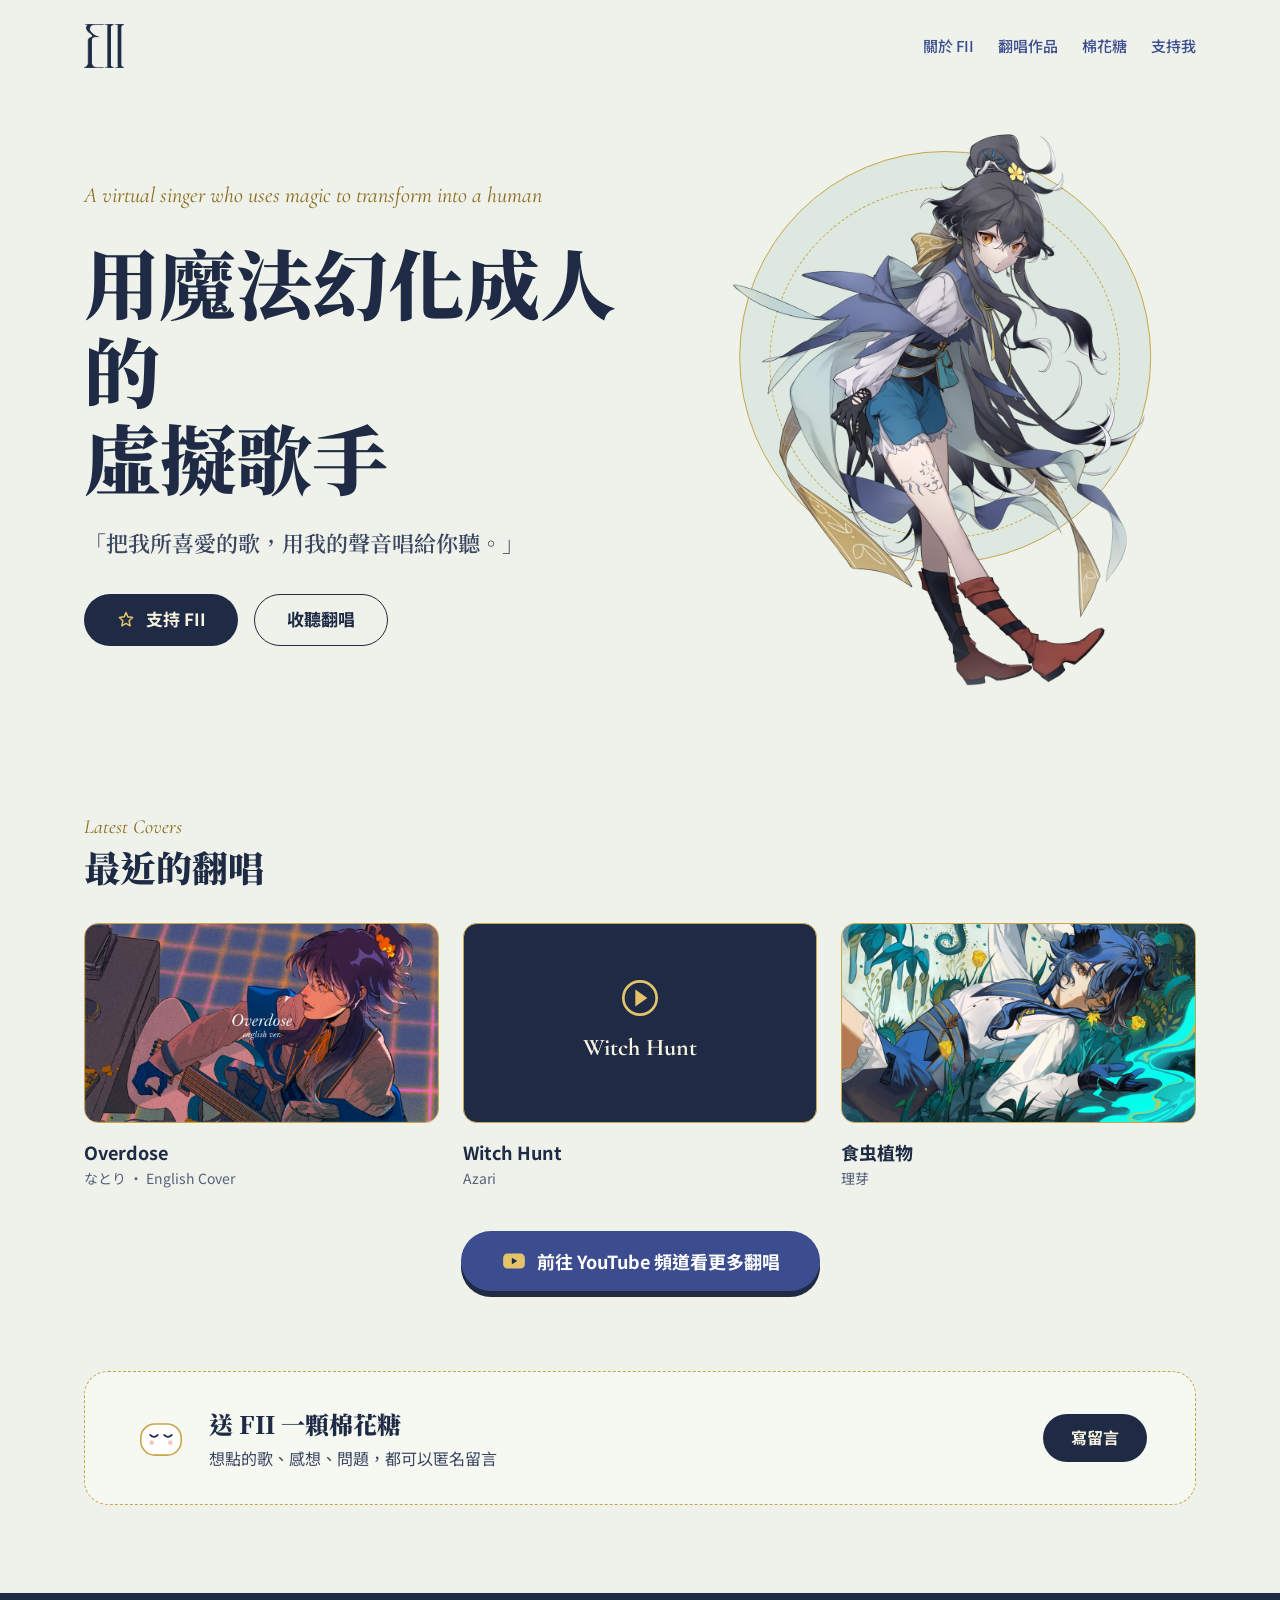
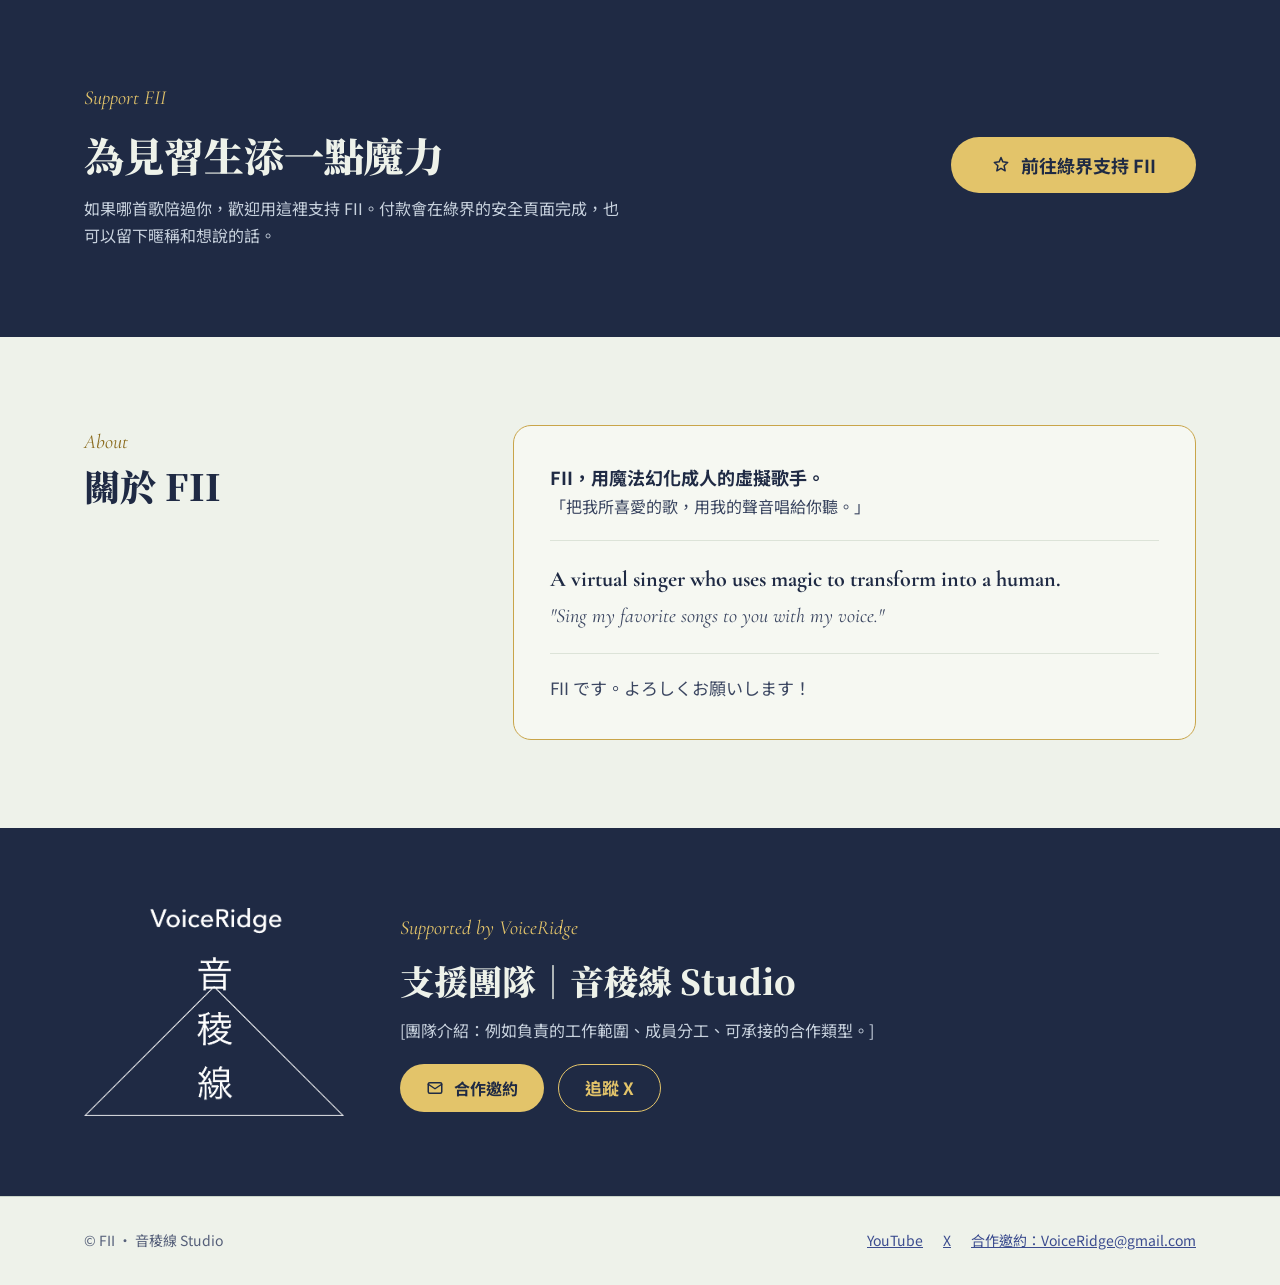
==== index.html @ bc4d3145 "Add files via upload" ====
<!doctype html>
<html lang="zh-Hant-TW">
<head>
<meta charset="utf-8">
<meta name="viewport" content="width=device-width, initial-scale=1">
<title>FII｜用魔法幻化成人的虛擬歌手</title>
<meta name="description" content="FII，用魔法幻化成人的虛擬歌手。「把我所喜愛的歌，用我的聲音唱給你聽。」">
<meta property="og:title" content="FII｜用魔法幻化成人的虛擬歌手">
<meta property="og:description" content="把我所喜愛的歌，用我的聲音唱給你聽。">
<meta property="og:image" content="assets/fii.webp">
<link rel="icon" href="assets/logo-dark.png">
<link rel="preconnect" href="https://fonts.googleapis.com">
<link rel="preconnect" href="https://fonts.gstatic.com" crossorigin>
<link href="https://fonts.googleapis.com/css2?family=Cormorant+Garamond:ital,wght@0,500;0,700;1,500&family=Noto+Serif+TC:wght@400;600;900&family=Noto+Sans+TC:wght@400;500;700&display=swap" rel="stylesheet">
<link rel="stylesheet" href="style.css">
</head>
<body>

<header class="wrap site-header">
  <a class="logo" href="#top" aria-label="FII 首頁"><img src="assets/logo-dark.png" alt="FII"></a>
  <nav class="nav" aria-label="主選單">
    <a href="#about">關於 FII</a>
    <a href="#covers">翻唱作品</a>
    <a href="marshmallow.html">棉花糖</a>
    <a href="#support">支持我</a>
  </nav>
</header>

<main>
  <section id="top" class="wrap hero">
    <div class="hero-text">
      <p class="eyebrow">A virtual singer who uses magic to transform into a human</p>
      <h1>用魔法幻化成人的<br>虛擬歌手</h1>
      <p class="quote">「把我所喜愛的歌，用我的聲音唱給你聽。」</p>
      <div class="actions">
        <a class="btn btn-dark" href="https://p.ecpay.com.tw/B7AA3AE">
          <svg aria-hidden="true" width="20" height="20" viewBox="0 0 24 24" fill="none" stroke="#E3C46A" stroke-width="1.8" stroke-linecap="round" stroke-linejoin="round"><path d="M12 3l2.2 5.2L20 9l-4.3 3.9L17 19l-5-3-5 3 1.3-6.1L4 9l5.8-.8z"/></svg>
          支持 FII
        </a>
        <a class="btn btn-outline" href="https://www.youtube.com/@FII-voiceridge">收聽翻唱</a>
      </div>
    </div>
    <div class="hero-art">
      <div class="ring ring-1" aria-hidden="true"></div>
      <div class="ring ring-2" aria-hidden="true"></div>
      <img src="assets/fii.webp" alt="FII 全身立繪：黑長髮、金色瞳孔，披著藍綠色斗篷的魔法見習生" width="1100" height="1476">
    </div>
  </section>

  <section id="covers" class="wrap covers">
    <div>
      <p class="eyebrow">Latest Covers</p>
      <h2>最近的翻唱</h2>
    </div>
    <div class="grid">
      <a class="cover" href="https://www.youtube.com/watch?v=-AiuB7ONw2g">
        <img class="thumb" src="assets/overdose.webp" alt="Overdose English ver. 封面：FII 抱著吉他回頭望" width="960" height="540" loading="lazy">
        <div><p class="title">Overdose</p><p class="meta">なとり · English Cover</p></div>
      </a>
      <a class="cover" href="https://www.youtube.com/watch?v=LYx-8HpFNdU">
        <!-- 有縮圖後，換成 <img class="thumb" src="assets/witch-hunt.webp" alt="..."> -->
        <div class="thumb-empty">
          <svg aria-hidden="true" width="40" height="40" viewBox="0 0 24 24" fill="none" stroke="#E3C46A" stroke-width="1.6"><circle cx="12" cy="12" r="10"/><path d="M10 8.5l5 3.5-5 3.5z" fill="#E3C46A"/></svg>
          <span>Witch Hunt</span>
        </div>
        <div><p class="title">Witch Hunt</p><p class="meta">Azari</p></div>
      </a>
      <a class="cover" href="https://www.youtube.com/watch?v=WHCCm31_kqo">
        <img class="thumb" src="assets/plant.webp" alt="食虫植物封面：FII 躺在食蟲植物與黃玫瑰間" width="960" height="540" loading="lazy">
        <div><p class="title">食虫植物</p><p class="meta">理芽</p></div>
      </a>
    </div>
    <div class="center">
      <a class="btn btn-yt" href="https://www.youtube.com/@FII-voiceridge">
        <svg aria-hidden="true" width="26" height="26" viewBox="0 0 24 24"><rect x="2" y="5" width="20" height="14" rx="4" fill="#E3C46A"/><path d="M10 9l5 3-5 3z" fill="#1F2A44"/></svg>
        前往 YouTube 頻道看更多翻唱
      </a>
    </div>
  </section>

  <section class="wrap" style="padding-bottom: 88px">
    <a class="mm-card" href="marshmallow.html">
      <div class="left">
        <svg aria-hidden="true" width="56" height="56" viewBox="0 0 72 72"><rect x="10" y="18" width="52" height="40" rx="18" fill="#FFFFFF" stroke="#C9A54A" stroke-width="2"/><path d="M22 32c3 3 7 3 10 0M40 32c3 3 7 3 10 0" stroke="#1F2A44" stroke-width="2" fill="none" stroke-linecap="round"/><circle cx="24" cy="42" r="3" fill="#F2C9C2"/><circle cx="48" cy="42" r="3" fill="#F2C9C2"/></svg>
        <div>
          <p class="title">送 FII 一顆棉花糖</p>
          <p class="sub">想點的歌、感想、問題，都可以匿名留言</p>
        </div>
      </div>
      <span class="pill">寫留言</span>
    </a>
  </section>

  <section id="support" class="dark">
    <div class="wrap support">
      <div class="text">
        <p class="eyebrow">Support FII</p>
        <h2>為見習生添一點魔力</h2>
        <p class="desc">如果哪首歌陪過你，歡迎用這裡支持 FII。付款會在綠界的安全頁面完成，也可以留下暱稱和想說的話。</p>
      </div>
      <a class="btn btn-gold" href="https://p.ecpay.com.tw/B7AA3AE">
        <svg aria-hidden="true" width="20" height="20" viewBox="0 0 24 24" fill="none" stroke="#1F2A44" stroke-width="1.8" stroke-linecap="round" stroke-linejoin="round"><path d="M12 3l2.2 5.2L20 9l-4.3 3.9L17 19l-5-3-5 3 1.3-6.1L4 9l5.8-.8z"/></svg>
        前往綠界支持 FII
      </a>
    </div>
  </section>

  <section id="about" class="wrap about">
    <div class="head">
      <p class="eyebrow">About</p>
      <h2>關於 FII</h2>
    </div>
    <div class="card">
      <div>
        <p style="font-size: 18px; font-weight: 700">FII，用魔法幻化成人的虛擬歌手。</p>
        <p style="color: var(--ink-soft)">「把我所喜愛的歌，用我的聲音唱給你聽。」</p>
      </div>
      <div class="rule"></div>
      <div lang="en" class="en">
        <p style="font-size: 22px; font-weight: 700">A virtual singer who uses magic to transform into a human.</p>
        <p style="font-size: 20px; font-style: italic; color: var(--ink-soft)">"Sing my favorite songs to you with my voice."</p>
      </div>
      <div class="rule"></div>
      <p lang="ja" style="font-size: 17px; color: var(--ink-soft)">FII です。よろしくお願いします！</p>
    </div>
  </section>

  <section id="team" class="dark" aria-labelledby="team-title">
    <div class="wrap team">
      <div class="mark"><img src="assets/logo-white.png" alt="音稜線 VoiceRidge 標誌" width="623" height="499" loading="lazy"></div>
      <div class="text">
        <p class="eyebrow">Supported by VoiceRidge</p>
        <h2 id="team-title">支援團隊｜音稜線 Studio</h2>
        <p class="desc">[團隊介紹：例如負責的工作範圍、成員分工、可承接的合作類型。]</p>
        <div class="actions">
          <a class="btn btn-gold" href="mailto:VoiceRidge@gmail.com">
            <svg aria-hidden="true" width="18" height="18" viewBox="0 0 24 24" fill="none" stroke="currentColor" stroke-width="2" stroke-linecap="round" stroke-linejoin="round"><rect x="3" y="5" width="18" height="14" rx="2"/><path d="M3 7l9 6 9-6"/></svg>
            合作邀約
          </a>
          <a class="btn btn-outline-gold" href="https://x.com/VoiceRidge">追蹤 X</a>
        </div>
      </div>
    </div>
  </section>
</main>

<footer class="site-footer">
  <div class="wrap">
    <span>© FII · 音稜線 Studio</span>
    <div class="links">
      <a href="https://www.youtube.com/@FII-voiceridge">YouTube</a>
      <a href="https://x.com/VoiceRidge">X</a>
      <a href="mailto:VoiceRidge@gmail.com">合作邀約：VoiceRidge@gmail.com</a>
    </div>
  </div>
</footer>

</body>
</html>
---- style.css ----
/* FII 官方網站｜魔法書頁風格 */
:root {
  --ground: #EEF2EA;
  --paper: #F6F8F2;
  --ink: #1F2A44;
  --ink-soft: #3A4560;
  --muted: #56607A;
  --blue: #3B4C8F;
  --gold: #C9A54A;
  --gold-light: #E3C46A;
  --gold-text: #8A6A1C;
  --cream: #F6F2DF;
  --on-dark-soft: #C8D2DE;
  --line: #DCE3D8;
  --serif-en: 'Cormorant Garamond', serif;
  --serif-tc: 'Noto Serif TC', serif;
  --sans: 'Noto Sans TC', sans-serif;
}
* { box-sizing: border-box; }
html { scroll-behavior: smooth; }
body { margin: 0; background: var(--ground); color: var(--ink); font-family: var(--sans); font-size: 16px; line-height: 1.7; }
img { max-width: 100%; height: auto; display: block; }
a { color: var(--blue); }
a:hover { color: var(--ink); }
:focus-visible { outline: 3px solid var(--gold); outline-offset: 3px; }

.wrap { max-width: 1160px; margin: 0 auto; padding-left: 24px; padding-right: 24px; }
.eyebrow { margin: 0; font-family: var(--serif-en); font-style: italic; font-size: 20px; color: var(--gold-text); }
.dark .eyebrow { color: var(--gold-light); }
h1, h2 { font-family: var(--serif-tc); font-weight: 900; margin: 0; }
h2 { font-size: 36px; line-height: 1.3; }
p { margin: 0; }
.dark { background: var(--ink); color: var(--ground); }

.btn { display: inline-flex; align-items: center; gap: 10px; min-height: 52px; padding: 0 32px; border-radius: 999px; font-weight: 700; font-size: 17px; text-decoration: none; border: none; font-family: inherit; cursor: pointer; }
.btn-dark { background: var(--ink); color: var(--cream); }
.btn-dark:hover { color: var(--gold-light); }
.btn-gold { background: var(--gold-light); color: var(--ink); }
.btn-gold:hover { color: var(--ink); background: #EED48A; }
.btn-outline { border: 1.5px solid var(--ink); color: var(--ink); background: transparent; }
.btn-outline-gold { border: 1.5px solid var(--gold-light); color: var(--gold-light); background: transparent; min-height: 48px; padding: 0 26px; }
.btn-outline-gold:hover { color: var(--cream); }
.btn-yt { min-height: 60px; padding: 0 40px; font-size: 18px; background: var(--blue); color: #fff; box-shadow: 0 6px 0 var(--ink); }
.btn-yt:hover { color: #fff; background: #31407A; }
.btn:disabled { background: #C9D0DA; color: #4A5468; cursor: not-allowed; }

/* header */
.site-header { display: flex; flex-wrap: wrap; align-items: center; justify-content: space-between; gap: 16px; padding-top: 24px; padding-bottom: 24px; }
.logo { display: inline-flex; align-items: center; min-height: 44px; }
.logo img { height: 44px; width: auto; }
.nav { display: flex; flex-wrap: wrap; gap: 24px; font-size: 15px; font-weight: 500; }
.nav a { text-decoration: none; }

/* hero */
.hero { display: flex; flex-wrap: wrap; align-items: center; gap: 48px; padding-top: 24px; padding-bottom: 64px; }
.hero-text { flex: 1 1 420px; min-width: 0; display: flex; flex-direction: column; gap: 24px; }
.hero-text .eyebrow { font-size: 22px; }
.hero h1 { font-size: clamp(44px, 6vw, 76px); line-height: 1.15; }
.hero .quote { font-family: var(--serif-tc); font-size: 22px; font-weight: 600; color: var(--ink-soft); }
.actions { display: flex; flex-wrap: wrap; gap: 16px; margin-top: 8px; }
.hero-art { flex: 1 1 360px; min-width: 0; display: flex; justify-content: center; position: relative; }
.ring { position: absolute; left: 50%; transform: translateX(-50%); aspect-ratio: 1 / 1; border-radius: 50%; }
.ring-1 { top: 6%; width: 82%; border: 1.5px solid var(--gold); background: #DDE8E1; }
.ring-2 { top: 12%; width: 70%; border: 1px dashed var(--gold); }
.hero-art img { position: relative; max-width: 440px; width: 100%; }

/* covers */
.covers { padding-top: 40px; padding-bottom: 80px; display: flex; flex-direction: column; gap: 32px; }
.grid { display: grid; grid-template-columns: repeat(auto-fit, minmax(260px, 1fr)); gap: 24px; }
.cover { display: flex; flex-direction: column; gap: 14px; text-decoration: none; color: var(--ink); }
.cover .thumb { width: 100%; aspect-ratio: 16 / 9; object-fit: cover; border-radius: 14px; border: 1px solid var(--gold); }
.cover .thumb-empty { aspect-ratio: 16 / 9; border-radius: 14px; border: 1px solid var(--gold); background: var(--ink); display: flex; flex-direction: column; align-items: center; justify-content: center; gap: 10px; }
.cover .thumb-empty span { font-family: var(--serif-en); font-size: 24px; font-weight: 700; color: var(--cream); }
.cover .title { font-weight: 700; font-size: 18px; }
.cover .meta { color: var(--muted); font-size: 14px; }
.center { display: flex; justify-content: center; margin-top: 8px; }

/* marshmallow card */
.mm-card { display: flex; flex-wrap: wrap; align-items: center; justify-content: space-between; gap: 24px; padding: 32px clamp(24px, 4vw, 48px); border-radius: 24px; border: 1.5px dashed var(--gold); background: var(--paper); text-decoration: none; color: var(--ink); }
.mm-card:hover { color: var(--ink); border-style: solid; }
.mm-card .left { display: flex; align-items: center; gap: 20px; flex: 1 1 360px; min-width: 0; }
.mm-card .title { font-family: var(--serif-tc); font-weight: 900; font-size: 24px; }
.mm-card .sub { color: var(--ink-soft); }
.mm-card .pill { display: inline-flex; align-items: center; min-height: 48px; padding: 0 28px; border-radius: 999px; background: var(--ink); color: var(--cream); font-weight: 700; }

/* support */
.support { display: flex; flex-wrap: wrap; align-items: center; justify-content: space-between; gap: 40px; padding-top: 88px; padding-bottom: 88px; }
.support .text { flex: 1 1 480px; min-width: 0; display: flex; flex-direction: column; gap: 14px; }
.support h2 { font-size: 40px; }
.support .desc { color: var(--on-dark-soft); max-width: 34em; }
.support .btn { min-height: 56px; padding: 0 40px; font-size: 18px; }

/* about */
.about { display: flex; flex-wrap: wrap; gap: 48px; align-items: flex-start; padding-top: 88px; padding-bottom: 88px; }
.about .head { flex: 1 1 300px; min-width: 0; display: flex; flex-direction: column; gap: 4px; }
.about .card { flex: 2 1 520px; min-width: 0; border: 1.5px solid var(--gold); border-radius: 18px; padding: 36px; background: var(--paper); display: flex; flex-direction: column; gap: 20px; }
.about .rule { height: 1px; background: var(--line); }
.about .en { font-family: var(--serif-en); }

/* team */
.team { display: flex; flex-wrap: wrap; align-items: center; gap: 56px; padding-top: 80px; padding-bottom: 80px; }
.team .mark { flex: 0 1 260px; min-width: 0; display: flex; justify-content: center; }
.team .mark img { max-width: 260px; width: 100%; }
.team .text { flex: 1 1 420px; min-width: 0; display: flex; flex-direction: column; gap: 14px; }
.team h2 { font-size: 34px; }
.team .desc { color: var(--on-dark-soft); max-width: 34em; }
.team .actions { gap: 14px; margin-top: 6px; }
.team .btn-gold { min-height: 48px; padding: 0 26px; font-size: 16px; }

/* footer */
.site-footer { border-top: 1px solid #C9D3C8; }
.site-footer .wrap { display: flex; flex-wrap: wrap; justify-content: space-between; align-items: center; gap: 16px; padding-top: 32px; padding-bottom: 32px; font-size: 14px; color: var(--muted); }
.site-footer .links { display: flex; flex-wrap: wrap; gap: 20px; }

/* marshmallow page */
.mm-main { max-width: 760px; margin: 0 auto; padding: 24px 24px 96px; display: flex; flex-direction: column; gap: 32px; }
.mm-intro { display: flex; flex-direction: column; align-items: center; text-align: center; gap: 12px; }
.mm-intro h1 { font-size: clamp(34px, 5vw, 48px); line-height: 1.3; }
.mm-intro p.sub { color: var(--ink-soft); max-width: 30em; }
.mm-form { border: 1.5px solid var(--gold); border-radius: 24px; background: #fff; padding: clamp(24px, 4vw, 40px); display: flex; flex-direction: column; gap: 16px; }
.mm-form label { font-weight: 700; font-size: 17px; }
.mm-form textarea { width: 100%; resize: vertical; border: 1.5px solid #C2D1C7; border-radius: 16px; padding: 16px; font-family: inherit; font-size: 17px; line-height: 1.7; color: var(--ink); background: var(--paper); }
.mm-form .row { display: flex; flex-wrap: wrap; align-items: center; justify-content: space-between; gap: 16px; }
.mm-form .count { color: var(--muted); font-size: 14px; }
.mm-error { color: #A8463C; font-size: 15px; }
.mm-done { border: 1.5px solid var(--gold); border-radius: 24px; background: var(--ink); color: var(--ground); padding: 48px 32px; display: flex; flex-direction: column; align-items: center; text-align: center; gap: 14px; }
.mm-done .big { font-family: var(--serif-tc); font-weight: 900; font-size: 28px; }
.mm-done .soft { color: var(--on-dark-soft); }
.mm-notes { border-radius: 18px; background: var(--paper); border: 1px solid var(--line); padding: 24px 28px; display: flex; flex-direction: column; gap: 8px; font-size: 15px; color: var(--ink-soft); }
.mm-notes strong { color: var(--ink); }
[hidden] { display: none !important; }
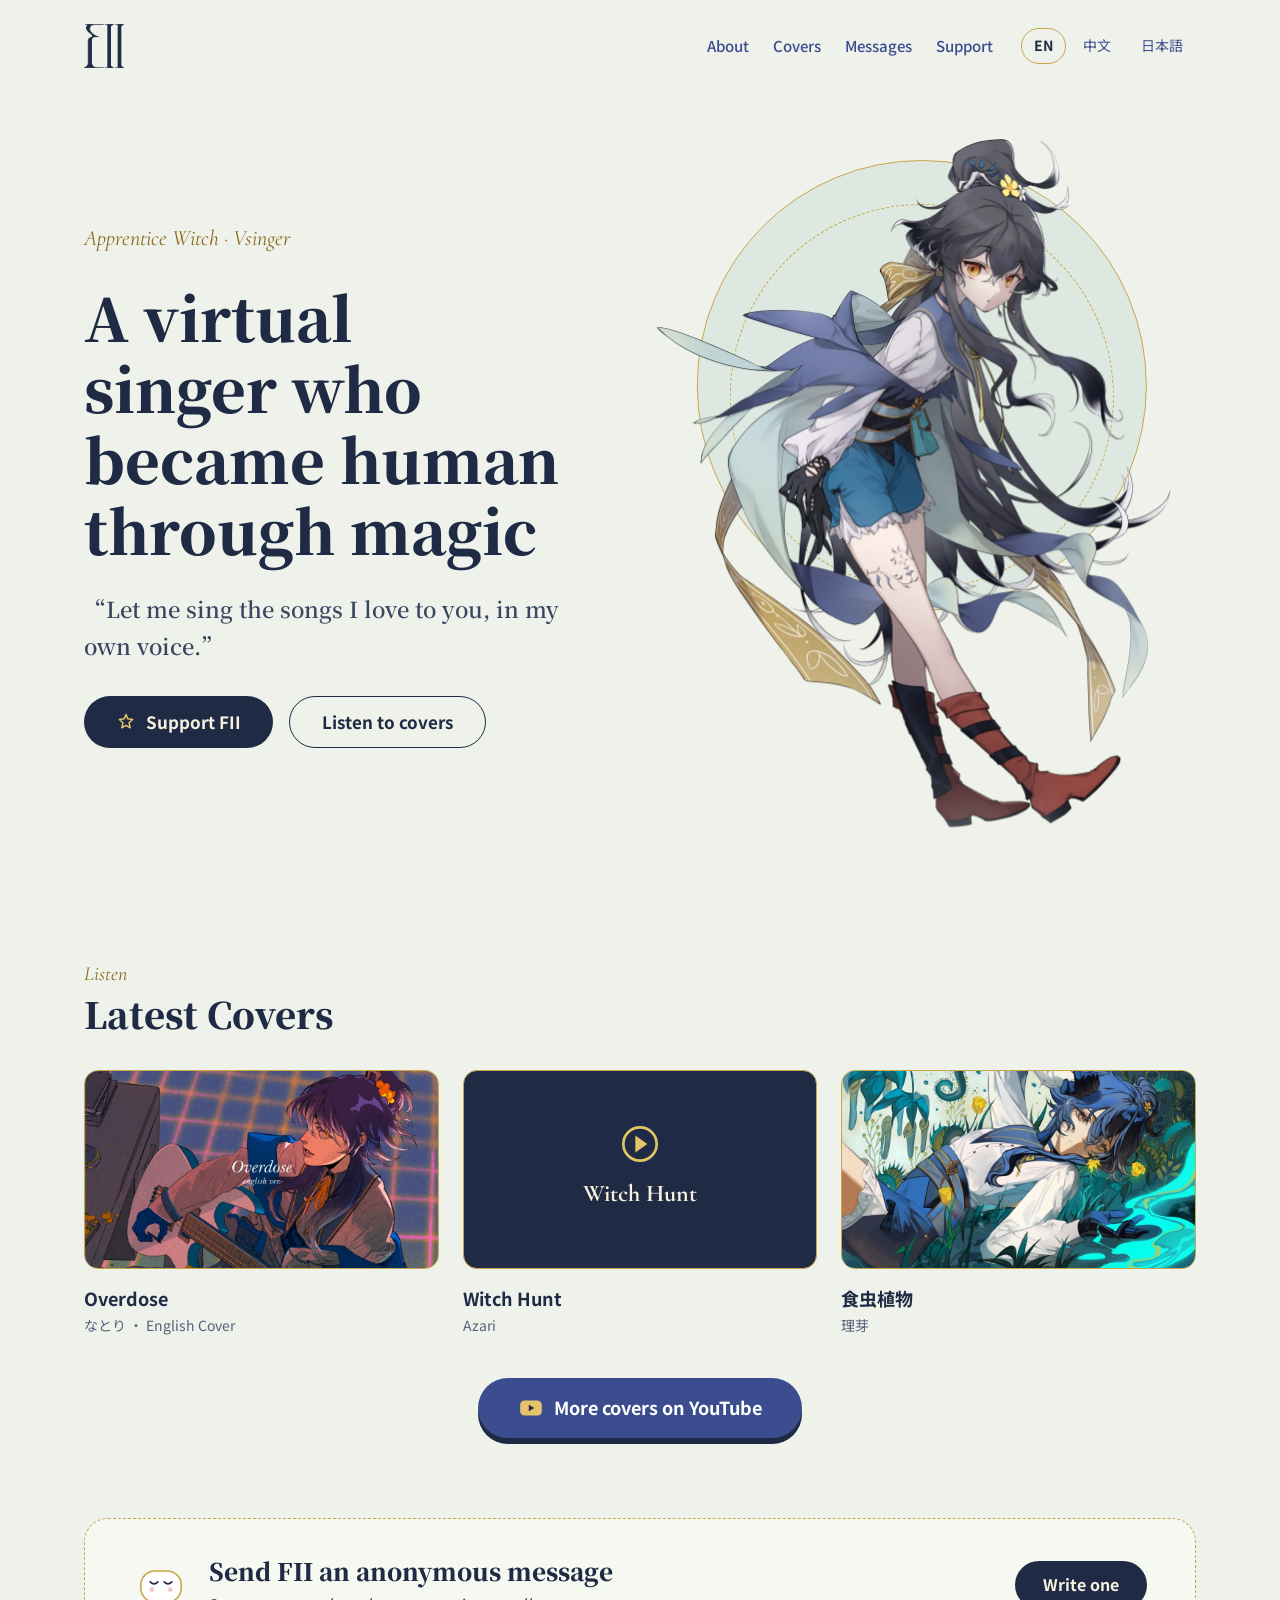
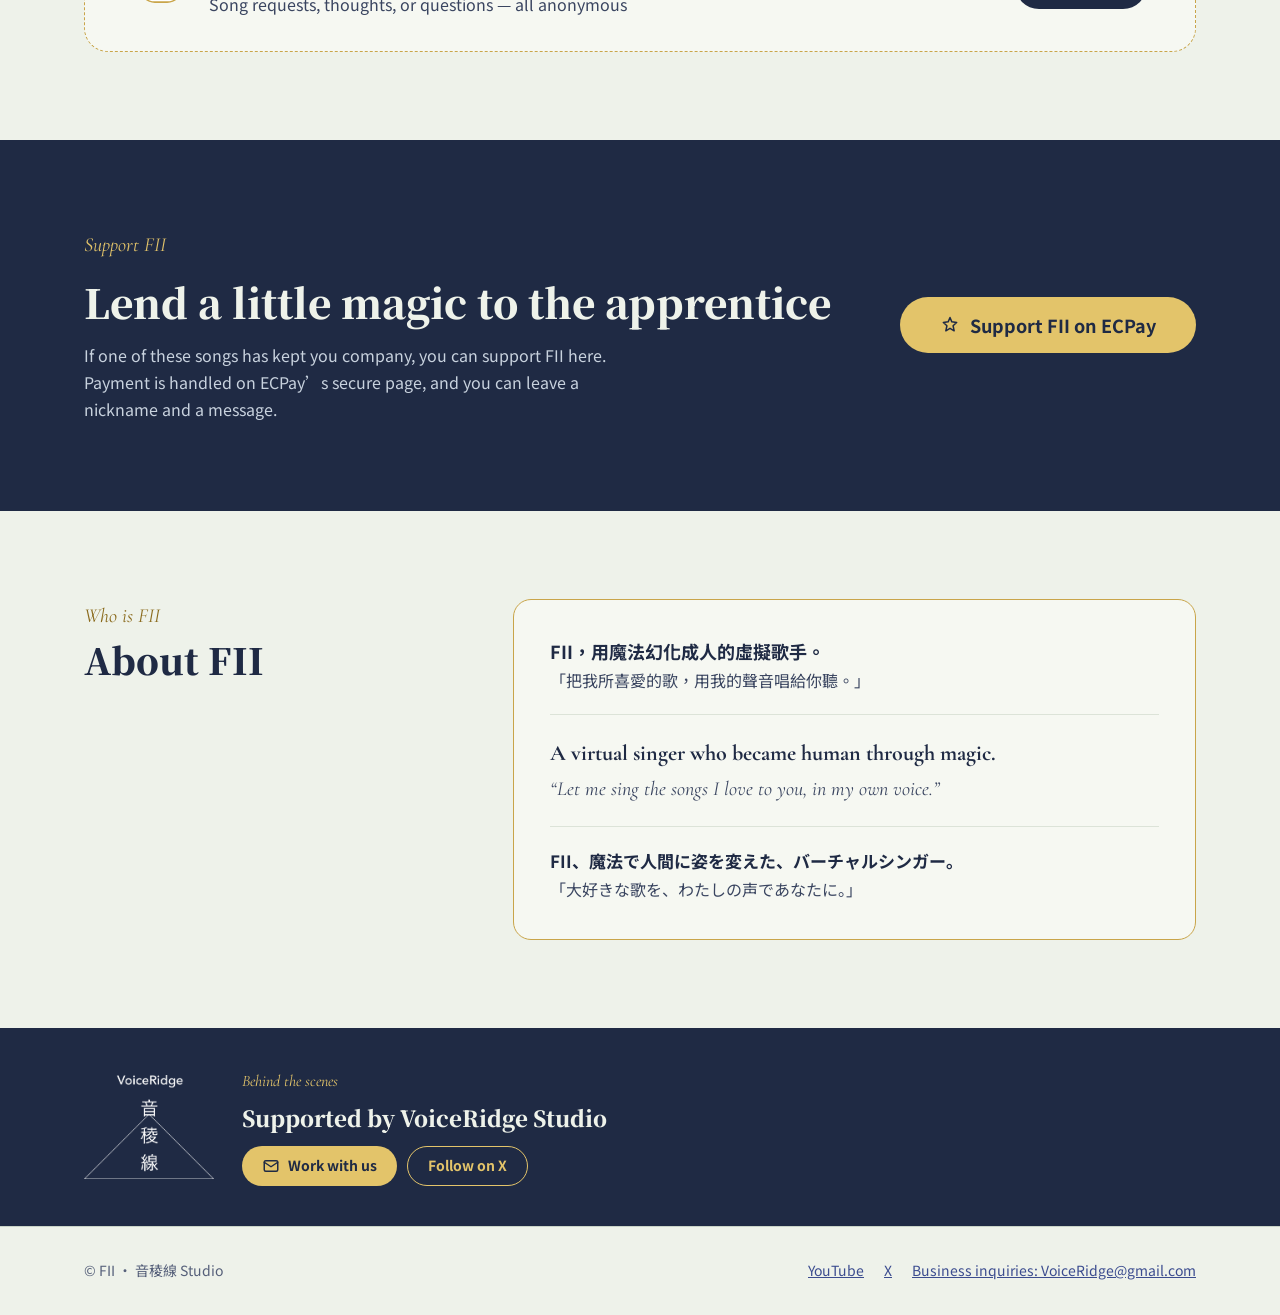
==== commit 76817b7c: "Add files via upload Add EN/JA versions, motion, mobile menu" ====
--- a/index.html
+++ b/index.html
@@ -1,60 +1,73 @@
 <!doctype html>
-<html lang="zh-Hant-TW">
+<html lang="en">
 <head>
 <meta charset="utf-8">
 <meta name="viewport" content="width=device-width, initial-scale=1">
-<title>FII｜用魔法幻化成人的虛擬歌手</title>
-<meta name="description" content="FII，用魔法幻化成人的虛擬歌手。「把我所喜愛的歌，用我的聲音唱給你聽。」">
-<meta property="og:title" content="FII｜用魔法幻化成人的虛擬歌手">
-<meta property="og:description" content="把我所喜愛的歌，用我的聲音唱給你聽。">
-<meta property="og:image" content="assets/fii.webp">
+<title>FII | A virtual singer who became human through magic</title>
+<meta name="description" content="FII, a virtual singer who became human through magic. “Let me sing the songs I love to you, in my own voice.”">
+<meta property="og:title" content="FII | A virtual singer who became human through magic">
+<meta property="og:description" content="Let me sing the songs I love to you, in my own voice.">
+<meta property="og:image" content="https://shulusama.github.io/fii/assets/fii.webp">
+<link rel="alternate" hreflang="en" href="https://shulusama.github.io/fii/">
+<link rel="alternate" hreflang="zh-Hant-TW" href="https://shulusama.github.io/fii/zh/">
+<link rel="alternate" hreflang="ja" href="https://shulusama.github.io/fii/ja/">
+<link rel="alternate" hreflang="x-default" href="https://shulusama.github.io/fii/">
 <link rel="icon" href="assets/logo-dark.png">
 <link rel="preconnect" href="https://fonts.googleapis.com">
 <link rel="preconnect" href="https://fonts.gstatic.com" crossorigin>
-<link href="https://fonts.googleapis.com/css2?family=Cormorant+Garamond:ital,wght@0,500;0,700;1,500&family=Noto+Serif+TC:wght@400;600;900&family=Noto+Sans+TC:wght@400;500;700&display=swap" rel="stylesheet">
+<link href="https://fonts.googleapis.com/css2?family=Cormorant+Garamond:ital,wght@0,500;0,700;1,500&family=Noto+Serif+TC:wght@400;600;900&family=Noto+Sans+TC:wght@400;500;700&family=Noto+Serif+JP:wght@600;900&family=Noto+Sans+JP:wght@400;500;700&display=swap" rel="stylesheet">
+<script>document.documentElement.classList.add("js");if(!matchMedia("(prefers-reduced-motion: reduce)").matches)document.documentElement.classList.add("js-motion")</script>
 <link rel="stylesheet" href="style.css">
 </head>
 <body>
 
 <header class="wrap site-header">
-  <a class="logo" href="#top" aria-label="FII 首頁"><img src="assets/logo-dark.png" alt="FII"></a>
-  <nav class="nav" aria-label="主選單">
-    <a href="#about">關於 FII</a>
-    <a href="#covers">翻唱作品</a>
-    <a href="marshmallow.html">棉花糖</a>
-    <a href="#support">支持我</a>
-  </nav>
+  <a class="logo" href="#top" aria-label="FII home"><img src="assets/logo-dark.png" alt="FII"></a>
+  <div class="header-right">
+    <nav id="site-nav" class="nav" aria-label="Main menu">
+      <a href="#about">About</a>
+      <a href="#covers">Covers</a>
+      <a href="marshmallow.html">Messages</a>
+      <a href="#support">Support</a>
+    </nav>
+    <nav class="lang-switch" aria-label="Language">
+      <a href="./" lang="en" hreflang="en" aria-current="page">EN</a>
+      <a href="zh/" lang="zh-Hant-TW" hreflang="zh-Hant-TW">中文</a>
+      <a href="ja/" lang="ja" hreflang="ja">日本語</a>
+    </nav>
+    <button class="menu-toggle" type="button" aria-expanded="false" aria-controls="site-nav" aria-label="Menu"><span></span><span></span><span></span></button>
+  </div>
 </header>
 
 <main>
   <section id="top" class="wrap hero">
     <div class="hero-text">
-      <p class="eyebrow">A virtual singer who uses magic to transform into a human</p>
-      <h1>用魔法幻化成人的<br>虛擬歌手</h1>
-      <p class="quote">「把我所喜愛的歌，用我的聲音唱給你聽。」</p>
+      <p class="eyebrow" lang="en">Apprentice Witch · Vsinger</p>
+      <h1>A virtual singer who became human through magic</h1>
+      <p class="quote">“Let me sing the songs I love to you, in my own voice.”</p>
       <div class="actions">
         <a class="btn btn-dark" href="https://p.ecpay.com.tw/B7AA3AE">
           <svg aria-hidden="true" width="20" height="20" viewBox="0 0 24 24" fill="none" stroke="#E3C46A" stroke-width="1.8" stroke-linecap="round" stroke-linejoin="round"><path d="M12 3l2.2 5.2L20 9l-4.3 3.9L17 19l-5-3-5 3 1.3-6.1L4 9l5.8-.8z"/></svg>
-          支持 FII
+          Support FII
         </a>
-        <a class="btn btn-outline" href="https://www.youtube.com/@FII-voiceridge">收聽翻唱</a>
+        <a class="btn btn-outline" href="https://www.youtube.com/@FII-voiceridge">Listen to covers</a>
       </div>
     </div>
     <div class="hero-art">
       <div class="ring ring-1" aria-hidden="true"></div>
       <div class="ring ring-2" aria-hidden="true"></div>
-      <img src="assets/fii.webp" alt="FII 全身立繪：黑長髮、金色瞳孔，披著藍綠色斗篷的魔法見習生" width="1100" height="1476">
+      <img src="assets/fii.webp" alt="Full-body illustration of FII: long black hair, golden eyes, an apprentice witch in a teal cloak" width="1100" height="1476">
     </div>
   </section>
 
   <section id="covers" class="wrap covers">
     <div>
-      <p class="eyebrow">Latest Covers</p>
-      <h2>最近的翻唱</h2>
+      <p class="eyebrow" lang="en">Listen</p>
+      <h2>Latest Covers</h2>
     </div>
     <div class="grid">
       <a class="cover" href="https://www.youtube.com/watch?v=-AiuB7ONw2g">
-        <img class="thumb" src="assets/overdose.webp" alt="Overdose English ver. 封面：FII 抱著吉他回頭望" width="960" height="540" loading="lazy">
+        <img class="thumb" src="assets/overdose.webp" alt="Overdose English ver. cover: FII holding a guitar, looking back" width="960" height="540" loading="lazy">
         <div><p class="title">Overdose</p><p class="meta">なとり · English Cover</p></div>
       </a>
       <a class="cover" href="https://www.youtube.com/watch?v=LYx-8HpFNdU">
@@ -66,14 +79,14 @@
         <div><p class="title">Witch Hunt</p><p class="meta">Azari</p></div>
       </a>
       <a class="cover" href="https://www.youtube.com/watch?v=WHCCm31_kqo">
-        <img class="thumb" src="assets/plant.webp" alt="食虫植物封面：FII 躺在食蟲植物與黃玫瑰間" width="960" height="540" loading="lazy">
-        <div><p class="title">食虫植物</p><p class="meta">理芽</p></div>
+        <img class="thumb" src="assets/plant.webp" alt="食虫植物 cover: FII lying among carnivorous plants and yellow roses" width="960" height="540" loading="lazy">
+        <div><p class="title" lang="ja">食虫植物</p><p class="meta" lang="ja">理芽</p></div>
       </a>
     </div>
     <div class="center">
       <a class="btn btn-yt" href="https://www.youtube.com/@FII-voiceridge">
         <svg aria-hidden="true" width="26" height="26" viewBox="0 0 24 24"><rect x="2" y="5" width="20" height="14" rx="4" fill="#E3C46A"/><path d="M10 9l5 3-5 3z" fill="#1F2A44"/></svg>
-        前往 YouTube 頻道看更多翻唱
+        More covers on YouTube
       </a>
     </div>
   </section>
@@ -83,61 +96,63 @@
       <div class="left">
         <svg aria-hidden="true" width="56" height="56" viewBox="0 0 72 72"><rect x="10" y="18" width="52" height="40" rx="18" fill="#FFFFFF" stroke="#C9A54A" stroke-width="2"/><path d="M22 32c3 3 7 3 10 0M40 32c3 3 7 3 10 0" stroke="#1F2A44" stroke-width="2" fill="none" stroke-linecap="round"/><circle cx="24" cy="42" r="3" fill="#F2C9C2"/><circle cx="48" cy="42" r="3" fill="#F2C9C2"/></svg>
         <div>
-          <p class="title">送 FII 一顆棉花糖</p>
-          <p class="sub">想點的歌、感想、問題，都可以匿名留言</p>
+          <p class="title">Send FII an anonymous message</p>
+          <p class="sub">Song requests, thoughts, or questions — all anonymous</p>
         </div>
       </div>
-      <span class="pill">寫留言</span>
+      <span class="pill">Write one</span>
     </a>
   </section>
 
   <section id="support" class="dark">
     <div class="wrap support">
       <div class="text">
-        <p class="eyebrow">Support FII</p>
-        <h2>為見習生添一點魔力</h2>
-        <p class="desc">如果哪首歌陪過你，歡迎用這裡支持 FII。付款會在綠界的安全頁面完成，也可以留下暱稱和想說的話。</p>
+        <p class="eyebrow" lang="en">Support FII</p>
+        <h2>Lend a little magic to the apprentice</h2>
+        <p class="desc">If one of these songs has kept you company, you can support FII here. Payment is handled on ECPay’s secure page, and you can leave a nickname and a message.</p>
       </div>
       <a class="btn btn-gold" href="https://p.ecpay.com.tw/B7AA3AE">
         <svg aria-hidden="true" width="20" height="20" viewBox="0 0 24 24" fill="none" stroke="#1F2A44" stroke-width="1.8" stroke-linecap="round" stroke-linejoin="round"><path d="M12 3l2.2 5.2L20 9l-4.3 3.9L17 19l-5-3-5 3 1.3-6.1L4 9l5.8-.8z"/></svg>
-        前往綠界支持 FII
+        Support FII on ECPay
       </a>
     </div>
   </section>
 
   <section id="about" class="wrap about">
     <div class="head">
-      <p class="eyebrow">About</p>
-      <h2>關於 FII</h2>
+      <p class="eyebrow" lang="en">Who is FII</p>
+      <h2>About FII</h2>
     </div>
     <div class="card">
-      <div>
+      <div lang="zh-Hant-TW">
         <p style="font-size: 18px; font-weight: 700">FII，用魔法幻化成人的虛擬歌手。</p>
         <p style="color: var(--ink-soft)">「把我所喜愛的歌，用我的聲音唱給你聽。」</p>
       </div>
       <div class="rule"></div>
       <div lang="en" class="en">
-        <p style="font-size: 22px; font-weight: 700">A virtual singer who uses magic to transform into a human.</p>
-        <p style="font-size: 20px; font-style: italic; color: var(--ink-soft)">"Sing my favorite songs to you with my voice."</p>
+        <p style="font-size: 22px; font-weight: 700">A virtual singer who became human through magic.</p>
+        <p style="font-size: 20px; font-style: italic; color: var(--ink-soft)">“Let me sing the songs I love to you, in my own voice.”</p>
       </div>
       <div class="rule"></div>
-      <p lang="ja" style="font-size: 17px; color: var(--ink-soft)">FII です。よろしくお願いします！</p>
+      <div lang="ja">
+        <p style="font-size: 17px; font-weight: 700">FII、魔法で人間に姿を変えた、バーチャルシンガー。</p>
+        <p style="color: var(--ink-soft)">「大好きな歌を、わたしの声であなたに。」</p>
+      </div>
     </div>
   </section>
 
   <section id="team" class="dark" aria-labelledby="team-title">
     <div class="wrap team">
-      <div class="mark"><img src="assets/logo-white.png" alt="音稜線 VoiceRidge 標誌" width="623" height="499" loading="lazy"></div>
+      <div class="mark"><img src="assets/logo-white.png" alt="VoiceRidge logo" width="623" height="499" loading="lazy"></div>
       <div class="text">
-        <p class="eyebrow">Supported by VoiceRidge</p>
-        <h2 id="team-title">支援團隊｜音稜線 Studio</h2>
-        <p class="desc">[團隊介紹：例如負責的工作範圍、成員分工、可承接的合作類型。]</p>
+        <p class="eyebrow" lang="en">Behind the scenes</p>
+        <h2 id="team-title">Supported by VoiceRidge Studio</h2>
         <div class="actions">
           <a class="btn btn-gold" href="mailto:VoiceRidge@gmail.com">
             <svg aria-hidden="true" width="18" height="18" viewBox="0 0 24 24" fill="none" stroke="currentColor" stroke-width="2" stroke-linecap="round" stroke-linejoin="round"><rect x="3" y="5" width="18" height="14" rx="2"/><path d="M3 7l9 6 9-6"/></svg>
-            合作邀約
+            Work with us
           </a>
-          <a class="btn btn-outline-gold" href="https://x.com/VoiceRidge">追蹤 X</a>
+          <a class="btn btn-outline-gold" href="https://x.com/VoiceRidge">Follow on X</a>
         </div>
       </div>
     </div>
@@ -150,10 +165,11 @@
     <div class="links">
       <a href="https://www.youtube.com/@FII-voiceridge">YouTube</a>
       <a href="https://x.com/VoiceRidge">X</a>
-      <a href="mailto:VoiceRidge@gmail.com">合作邀約：VoiceRidge@gmail.com</a>
+      <a href="mailto:VoiceRidge@gmail.com">Business inquiries: VoiceRidge@gmail.com</a>
     </div>
   </div>
 </footer>
 
+<script src="site.js" defer></script>
 </body>
 </html>
--- a/style.css
+++ b/style.css
@@ -52,17 +52,17 @@
 .nav a { text-decoration: none; }
 
 /* hero */
-.hero { display: flex; flex-wrap: wrap; align-items: center; gap: 48px; padding-top: 24px; padding-bottom: 64px; }
-.hero-text { flex: 1 1 420px; min-width: 0; display: flex; flex-direction: column; gap: 24px; }
+.hero { overflow: hidden; overflow: clip; display: flex; flex-wrap: wrap; align-items: center; gap: 48px; padding-top: 24px; padding-bottom: 64px; }
+.hero-text { flex: 1 1 400px; min-width: 0; container-type: inline-size; display: flex; flex-direction: column; gap: 24px; }
 .hero-text .eyebrow { font-size: 22px; }
-.hero h1 { font-size: clamp(44px, 6vw, 76px); line-height: 1.15; }
+.hero h1 { font-size: clamp(32px, 11.5cqi, 61px); line-height: 1.2; }
 .hero .quote { font-family: var(--serif-tc); font-size: 22px; font-weight: 600; color: var(--ink-soft); }
 .actions { display: flex; flex-wrap: wrap; gap: 16px; margin-top: 8px; }
-.hero-art { flex: 1 1 360px; min-width: 0; display: flex; justify-content: center; position: relative; }
-.ring { position: absolute; left: 50%; transform: translateX(-50%); aspect-ratio: 1 / 1; border-radius: 50%; }
-.ring-1 { top: 6%; width: 82%; border: 1.5px solid var(--gold); background: #DDE8E1; }
-.ring-2 { top: 12%; width: 70%; border: 1px dashed var(--gold); }
-.hero-art img { position: relative; max-width: 440px; width: 100%; }
+.hero-art { flex: 1.3 1 400px; min-width: 0; display: flex; justify-content: center; position: relative; --p: 0; }
+.ring { position: absolute; left: 50%; transform: translateX(-50%); translate: 0 calc(var(--p) * var(--speed, 0) * 1px); aspect-ratio: 1 / 1; border-radius: 50%; will-change: translate; }
+.ring-1 { --speed: 0.28; top: 6%; width: 82%; border: 1.5px solid var(--gold); background: #DDE8E1; }
+.ring-2 { --speed: 0.45; rotate: calc(var(--p) * 0.08deg); top: 12%; width: 70%; border: 1px dashed var(--gold); }
+.hero-art img { position: relative; max-width: 680px; width: 100%; translate: 0 calc(var(--p) * -0.08px); will-change: translate; }
 
 /* covers */
 .covers { padding-top: 40px; padding-bottom: 80px; display: flex; flex-direction: column; gap: 32px; }
@@ -98,14 +98,15 @@
 .about .en { font-family: var(--serif-en); }
 
 /* team */
-.team { display: flex; flex-wrap: wrap; align-items: center; gap: 56px; padding-top: 80px; padding-bottom: 80px; }
-.team .mark { flex: 0 1 260px; min-width: 0; display: flex; justify-content: center; }
-.team .mark img { max-width: 260px; width: 100%; }
-.team .text { flex: 1 1 420px; min-width: 0; display: flex; flex-direction: column; gap: 14px; }
-.team h2 { font-size: 34px; }
+.team { display: flex; flex-wrap: wrap; align-items: center; gap: 28px; padding-top: 40px; padding-bottom: 40px; }
+.team .mark { flex: 0 1 130px; min-width: 0; display: flex; justify-content: center; }
+.team .mark img { max-width: 130px; width: 100%; }
+.team .text { flex: 1 1 320px; min-width: 0; display: flex; flex-direction: column; gap: 8px; }
+.team .eyebrow { font-size: 16px; }
+.team h2 { font-size: 22px; }
 .team .desc { color: var(--on-dark-soft); max-width: 34em; }
-.team .actions { gap: 14px; margin-top: 6px; }
-.team .btn-gold { min-height: 48px; padding: 0 26px; font-size: 16px; }
+.team .actions { gap: 10px; margin-top: 6px; }
+.team .btn { min-height: 40px; padding: 0 20px; font-size: 14px; gap: 8px; }
 
 /* footer */
 .site-footer { border-top: 1px solid #C9D3C8; }
@@ -129,3 +130,132 @@
 .mm-notes { border-radius: 18px; background: var(--paper); border: 1px solid var(--line); padding: 24px 28px; display: flex; flex-direction: column; gap: 8px; font-size: 15px; color: var(--ink-soft); }
 .mm-notes strong { color: var(--ink); }
 [hidden] { display: none !important; }
+
+/* language switch */
+.header-right { display: flex; flex-wrap: wrap; align-items: center; gap: 12px 28px; }
+.lang-switch { display: flex; gap: 4px; font-size: 14px; }
+.lang-switch a { display: inline-flex; align-items: center; min-height: 36px; padding: 0 12px; border-radius: 999px; border: 1px solid transparent; text-decoration: none; }
+.lang-switch a[aria-current="page"] { border-color: var(--gold); color: var(--ink); font-weight: 700; }
+
+/* per-language fonts: kanji glyph shapes differ between TC and JP */
+[lang|="zh"] { --serif-tc: 'Noto Serif TC', serif; --sans: 'Noto Sans TC', sans-serif; font-family: var(--sans); }
+[lang|="ja"] { --serif-tc: 'Noto Serif JP', serif; --sans: 'Noto Sans JP', sans-serif; font-family: var(--sans); }
+/* hero title: break only between phrases (<wbr>) for CJK, balance line lengths */
+.hero h1, .eyebrow { text-wrap: balance; }
+p { text-wrap: pretty; }
+html[lang|="zh"] .hero h1, html[lang|="ja"] .hero h1,
+html[lang|="zh"] .hero .quote, html[lang|="ja"] .hero .quote { word-break: keep-all; }
+html[lang|="ja"] .hero h1 { font-size: clamp(30px, 10cqi, 56px); }
+
+/* ===== motion & micro-interactions =====
+   js-motion is added by motion.js; without JS (or with reduced motion) everything shows normally. */
+
+/* hero: idle float on the illustration */
+@keyframes fii-float { 0%, 100% { transform: translateY(0); } 50% { transform: translateY(-10px); } }
+.js-motion .hero-art img { animation: fii-float 6s ease-in-out infinite; }
+
+/* hero: entrance sequence on page load */
+@keyframes fii-rise { from { opacity: 0; transform: translateY(18px); } to { opacity: 1; transform: none; } }
+@keyframes fii-appear { from { opacity: 0; scale: 0.94; } to { opacity: 1; scale: 1; } }
+.js-motion .hero-text > * { animation: fii-rise 0.8s cubic-bezier(.2,.7,.2,1) both; }
+.js-motion .hero-text > :nth-child(2) { animation-delay: 0.1s; }
+.js-motion .hero-text > :nth-child(3) { animation-delay: 0.2s; }
+.js-motion .hero-text > :nth-child(4) { animation-delay: 0.3s; }
+.js-motion .hero-art { animation: fii-appear 1.1s cubic-bezier(.2,.7,.2,1) 0.15s both; }
+
+/* sections: fade in when scrolled into view */
+.js-motion .reveal { opacity: 0; transform: translateY(24px); transition: opacity 0.8s ease, transform 0.8s cubic-bezier(.2,.7,.2,1); transition-delay: var(--delay, 0s); }
+.js-motion .reveal.is-in { opacity: 1; transform: none; }
+
+/* buttons: lift */
+.btn { transition: transform 0.2s ease, background-color 0.2s ease, color 0.2s ease, box-shadow 0.2s ease; }
+.btn:hover:not(:disabled) { transform: translateY(-2px); }
+.btn-yt:hover { box-shadow: 0 8px 0 var(--ink); }
+.btn-yt:active { transform: translateY(3px); box-shadow: 0 3px 0 var(--ink); }
+.btn svg { transition: transform 0.4s ease; }
+.btn:hover svg { transform: rotate(72deg) scale(1.1); }
+.btn-yt:hover svg, .team .btn:hover svg, .mm-form .btn:hover svg { transform: scale(1.1); }
+
+/* cover cards: lift + gold glow, title color shift */
+.cover .thumb, .cover .thumb-empty { transition: transform 0.35s cubic-bezier(.2,.7,.2,1), box-shadow 0.35s ease; }
+.cover:hover .thumb, .cover:hover .thumb-empty { transform: translateY(-6px); box-shadow: 0 14px 28px -12px rgba(31, 42, 68, 0.45), 0 0 0 3px var(--gold-light); }
+.cover .title { transition: color 0.2s ease; }
+.cover:hover .title { color: var(--blue); }
+
+/* marshmallow card: icon bounce */
+@keyframes fii-bounce { 0%, 100% { transform: translateY(0); } 40% { transform: translateY(-8px) rotate(-6deg); } 70% { transform: translateY(0) rotate(3deg); } }
+.mm-card svg { transition: transform 0.3s ease; }
+.mm-card:hover svg { animation: fii-bounce 0.7s ease; }
+.mm-card .pill { transition: transform 0.2s ease, background-color 0.2s ease; }
+.mm-card:hover .pill { transform: translateX(4px); background: var(--blue); }
+
+/* nav: gold underline grows from the center */
+.nav a { position: relative; }
+.nav a::after { content: ""; position: absolute; left: 50%; right: 50%; bottom: -4px; height: 1.5px; background: var(--gold); transition: left 0.25s ease, right 0.25s ease; }
+.nav a:hover::after, .nav a:focus-visible::after { left: 0; right: 0; }
+.lang-switch a { transition: border-color 0.2s ease; }
+.lang-switch a:hover { border-color: var(--line); }
+
+@media (prefers-reduced-motion: reduce) {
+  *, *::before, *::after { animation: none !important; transition: none !important; }
+  .ring, .hero-art img { translate: none !important; rotate: none !important; }
+  .btn:hover, .cover:hover .thumb, .cover:hover .thumb-empty { transform: none; }
+}
+
+/* ===== hamburger menu ===== */
+.menu-toggle { display: none; }
+
+/* ===== mobile ===== */
+@media (max-width: 720px) {
+  /* header: logo left, language + menu right, nav drops down */
+  .site-header { position: relative; flex-wrap: nowrap; padding-top: 16px; padding-bottom: 16px; }
+  .logo img { height: 36px; }
+  .header-right { gap: 8px; flex-wrap: nowrap; }
+  .lang-switch a { padding: 0 8px; font-size: 13px; }
+  .js .menu-toggle { display: inline-flex; flex-direction: column; justify-content: center; align-items: center; gap: 5px; width: 44px; height: 44px; border: 1.5px solid var(--ink); border-radius: 999px; background: transparent; cursor: pointer; padding: 0; }
+  .menu-toggle span { display: block; width: 18px; height: 1.5px; background: var(--ink); transition: transform 0.25s ease, opacity 0.2s ease; }
+  .menu-toggle[aria-expanded="true"] span:nth-child(1) { transform: translateY(6.5px) rotate(45deg); }
+  .menu-toggle[aria-expanded="true"] span:nth-child(2) { opacity: 0; }
+  .menu-toggle[aria-expanded="true"] span:nth-child(3) { transform: translateY(-6.5px) rotate(-45deg); }
+  .js .nav { display: none; position: absolute; z-index: 20; top: 100%; left: 24px; right: 24px; flex-direction: column; gap: 0; padding: 8px 20px; background: var(--paper); border: 1.5px solid var(--gold); border-radius: 18px; box-shadow: 0 16px 32px -16px rgba(31, 42, 68, 0.35); font-size: 17px; }
+  .js .nav.is-open { display: flex; }
+  .nav a { display: flex; align-items: center; min-height: 48px; border-bottom: 1px solid var(--line); }
+  .nav a:last-child { border-bottom: none; }
+  .nav a::after { display: none; }
+
+  /* type scale */
+  h2, .support h2 { font-size: 28px; }
+  .eyebrow { font-size: 17px; }
+  .hero-text .eyebrow { font-size: 18px; }
+  .hero .quote { font-size: 18px; }
+
+  /* hero: text first, full-width buttons, illustration below */
+  .hero { gap: 32px; padding-top: 16px; padding-bottom: 40px; }
+  .hero-text { gap: 18px; }
+  .actions { flex-direction: column; align-items: stretch; }
+  .actions .btn { justify-content: center; }
+
+  /* sections: tighter vertical rhythm, consistent left edge */
+  .covers { padding-top: 24px; padding-bottom: 56px; gap: 24px; }
+  .center { justify-content: stretch; }
+  .btn-yt { width: 100%; justify-content: center; padding: 0 20px; font-size: 16px; min-height: 56px; }
+  .mm-card { flex-direction: column; align-items: stretch; padding: 24px; gap: 20px; }
+  .mm-card .left { flex-basis: auto; align-items: flex-start; }
+  .mm-card .title { font-size: 21px; }
+  .mm-card .pill { justify-content: center; }
+  .support { padding-top: 56px; padding-bottom: 56px; gap: 24px; }
+  .support .text { flex-basis: auto; }
+  .support .btn { width: 100%; justify-content: center; padding: 0 20px; }
+  .about { padding-top: 56px; padding-bottom: 56px; gap: 24px; }
+  .about .head, .about .card { flex-basis: 100%; }
+  .about .card { padding: 24px; }
+  .team { padding-top: 40px; padding-bottom: 40px; gap: 20px; align-items: flex-start; }
+  .team .mark { flex: 0 0 auto; justify-content: flex-start; }
+  .team .mark img { max-width: 96px; }
+  .team .actions { flex-direction: row; flex-wrap: wrap; }
+  .site-footer .wrap { flex-direction: column; align-items: flex-start; }
+
+  /* marshmallow pages: header has no menu, let it wrap */
+  .site-header:not(:has(.menu-toggle)) { flex-wrap: wrap; }
+  .site-header:not(:has(.menu-toggle)) .header-right { flex-wrap: wrap; justify-content: space-between; width: 100%; }
+}
